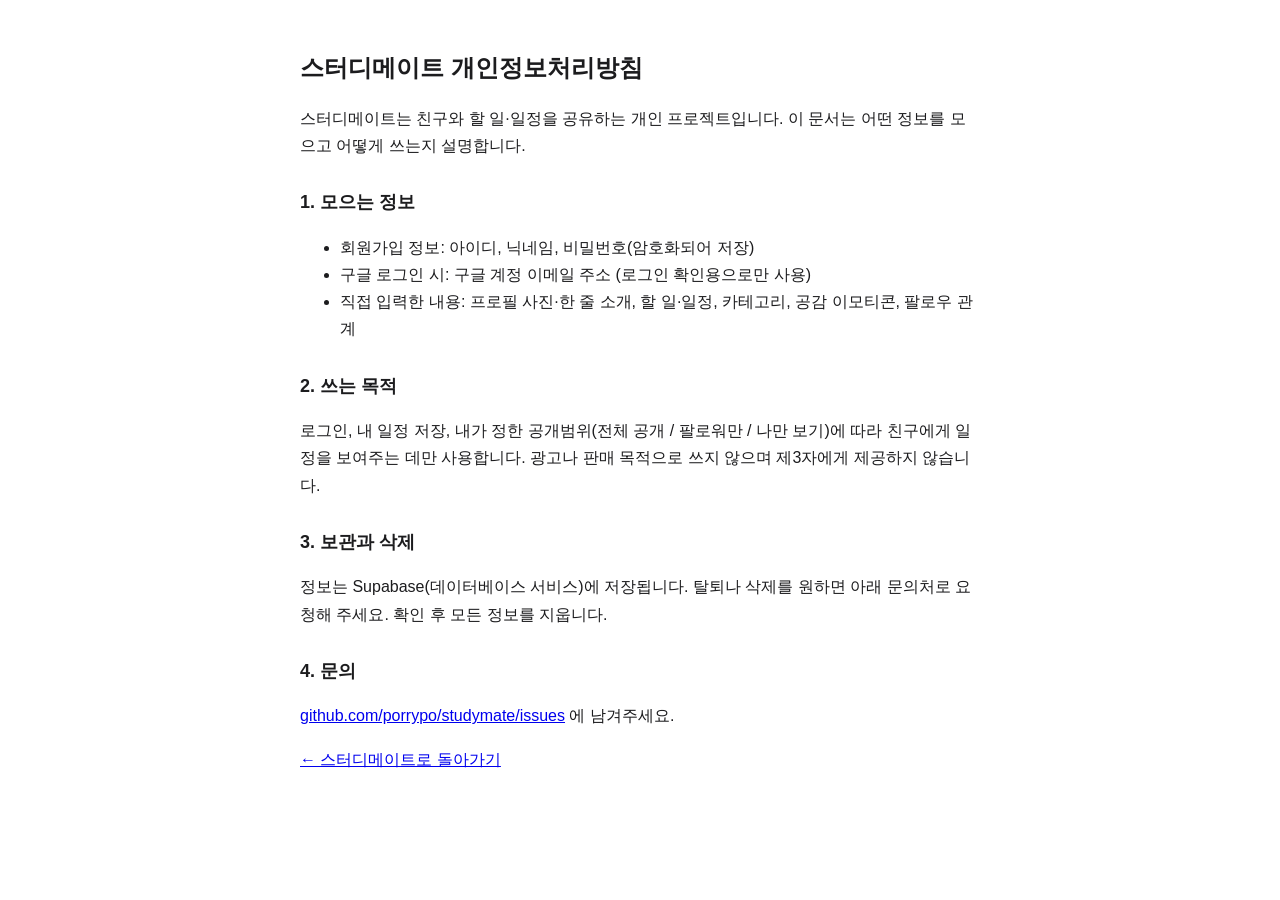
==== privacy.html @ a1d20896 "구글 로그인 버튼, 개인정보처리방침 페이지 Co-Authored-By: Claude Opus 5.5 <noreply@anthropic.com>" ====
<!doctype html>
<html lang="ko">
<head>
  <meta charset="utf-8">
  <meta name="viewport" content="width=device-width, initial-scale=1">
  <title>개인정보처리방침 · 스터디메이트</title>
  <style>
    body { max-width: 680px; margin: 0 auto; padding: 32px 20px 64px; font-family: -apple-system, BlinkMacSystemFont, "Apple SD Gothic Neo", sans-serif; line-height: 1.7; color: #1C1C1E; background: #fff; }
    h1 { font-size: 24px; } h2 { font-size: 18px; margin-top: 28px; }
    @media (prefers-color-scheme: dark) { body { background: #000; color: #F2F2F7; } a { color: #64A8FF; } }
  </style>
</head>
<body>
  <h1>스터디메이트 개인정보처리방침</h1>
  <p>스터디메이트는 친구와 할 일·일정을 공유하는 개인 프로젝트입니다. 이 문서는 어떤 정보를 모으고 어떻게 쓰는지 설명합니다.</p>

  <h2>1. 모으는 정보</h2>
  <ul>
    <li>회원가입 정보: 아이디, 닉네임, 비밀번호(암호화되어 저장)</li>
    <li>구글 로그인 시: 구글 계정 이메일 주소 (로그인 확인용으로만 사용)</li>
    <li>직접 입력한 내용: 프로필 사진·한 줄 소개, 할 일·일정, 카테고리, 공감 이모티콘, 팔로우 관계</li>
  </ul>

  <h2>2. 쓰는 목적</h2>
  <p>로그인, 내 일정 저장, 내가 정한 공개범위(전체 공개 / 팔로워만 / 나만 보기)에 따라 친구에게 일정을 보여주는 데만 사용합니다. 광고나 판매 목적으로 쓰지 않으며 제3자에게 제공하지 않습니다.</p>

  <h2>3. 보관과 삭제</h2>
  <p>정보는 Supabase(데이터베이스 서비스)에 저장됩니다. 탈퇴나 삭제를 원하면 아래 문의처로 요청해 주세요. 확인 후 모든 정보를 지웁니다.</p>

  <h2>4. 문의</h2>
  <p><a href="https://github.com/porrypo/studymate/issues">github.com/porrypo/studymate/issues</a> 에 남겨주세요.</p>

  <p><a href="./">← 스터디메이트로 돌아가기</a></p>
</body>
</html>
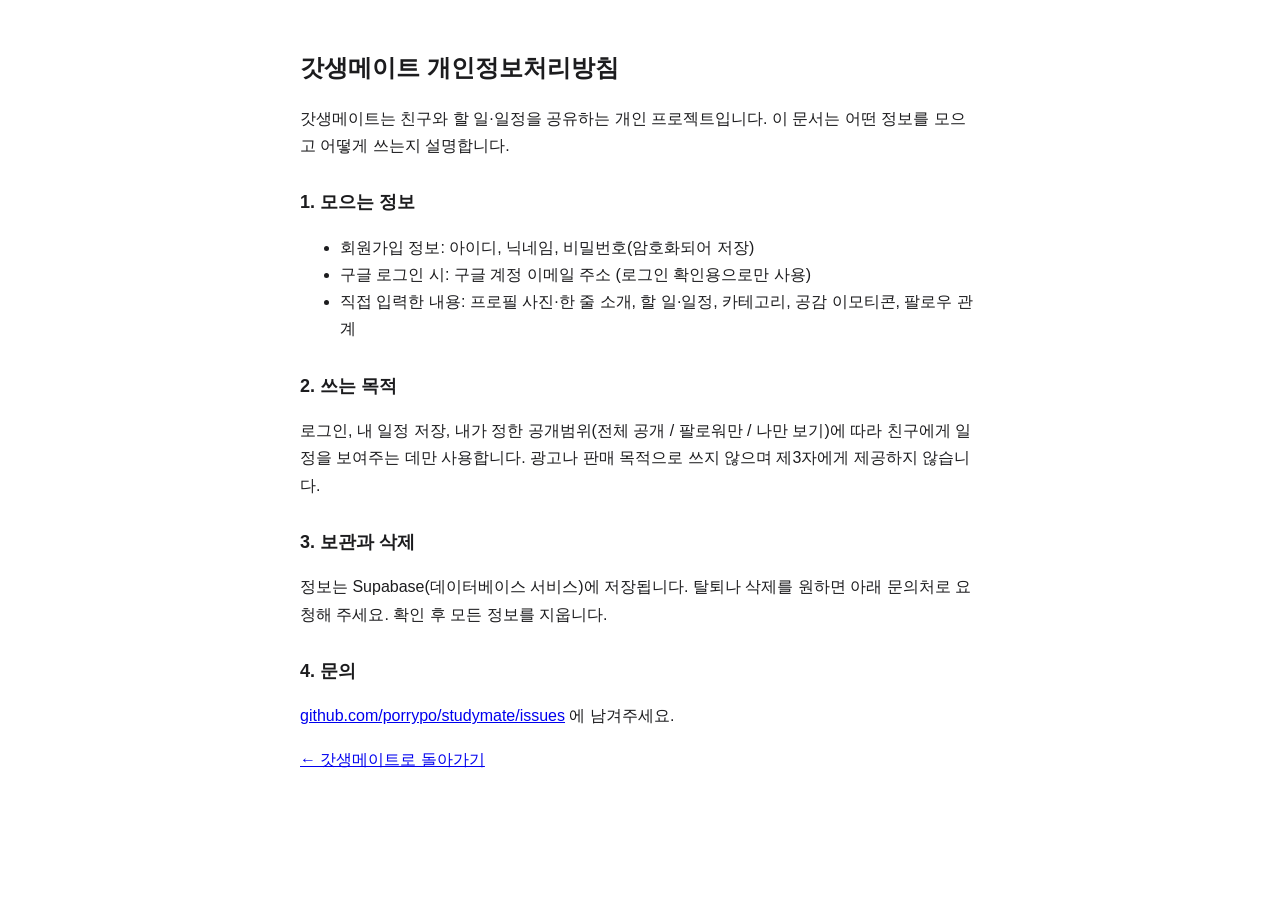
==== commit 8b694533: "앱 이름을 갓생메이트로 변경 Co-Authored-By: Claude Opus 5.5 <noreply@anthropic.com>" ====
--- a/privacy.html
+++ b/privacy.html
@@ -3,7 +3,7 @@
 <head>
   <meta charset="utf-8">
   <meta name="viewport" content="width=device-width, initial-scale=1">
-  <title>개인정보처리방침 · 스터디메이트</title>
+  <title>개인정보처리방침 · 갓생메이트</title>
   <style>
     body { max-width: 680px; margin: 0 auto; padding: 32px 20px 64px; font-family: -apple-system, BlinkMacSystemFont, "Apple SD Gothic Neo", sans-serif; line-height: 1.7; color: #1C1C1E; background: #fff; }
     h1 { font-size: 24px; } h2 { font-size: 18px; margin-top: 28px; }
@@ -11,8 +11,8 @@
   </style>
 </head>
 <body>
-  <h1>스터디메이트 개인정보처리방침</h1>
-  <p>스터디메이트는 친구와 할 일·일정을 공유하는 개인 프로젝트입니다. 이 문서는 어떤 정보를 모으고 어떻게 쓰는지 설명합니다.</p>
+  <h1>갓생메이트 개인정보처리방침</h1>
+  <p>갓생메이트는 친구와 할 일·일정을 공유하는 개인 프로젝트입니다. 이 문서는 어떤 정보를 모으고 어떻게 쓰는지 설명합니다.</p>
 
   <h2>1. 모으는 정보</h2>
   <ul>
@@ -30,6 +30,6 @@
   <h2>4. 문의</h2>
   <p><a href="https://github.com/porrypo/studymate/issues">github.com/porrypo/studymate/issues</a> 에 남겨주세요.</p>
 
-  <p><a href="./">← 스터디메이트로 돌아가기</a></p>
+  <p><a href="./">← 갓생메이트로 돌아가기</a></p>
 </body>
 </html>
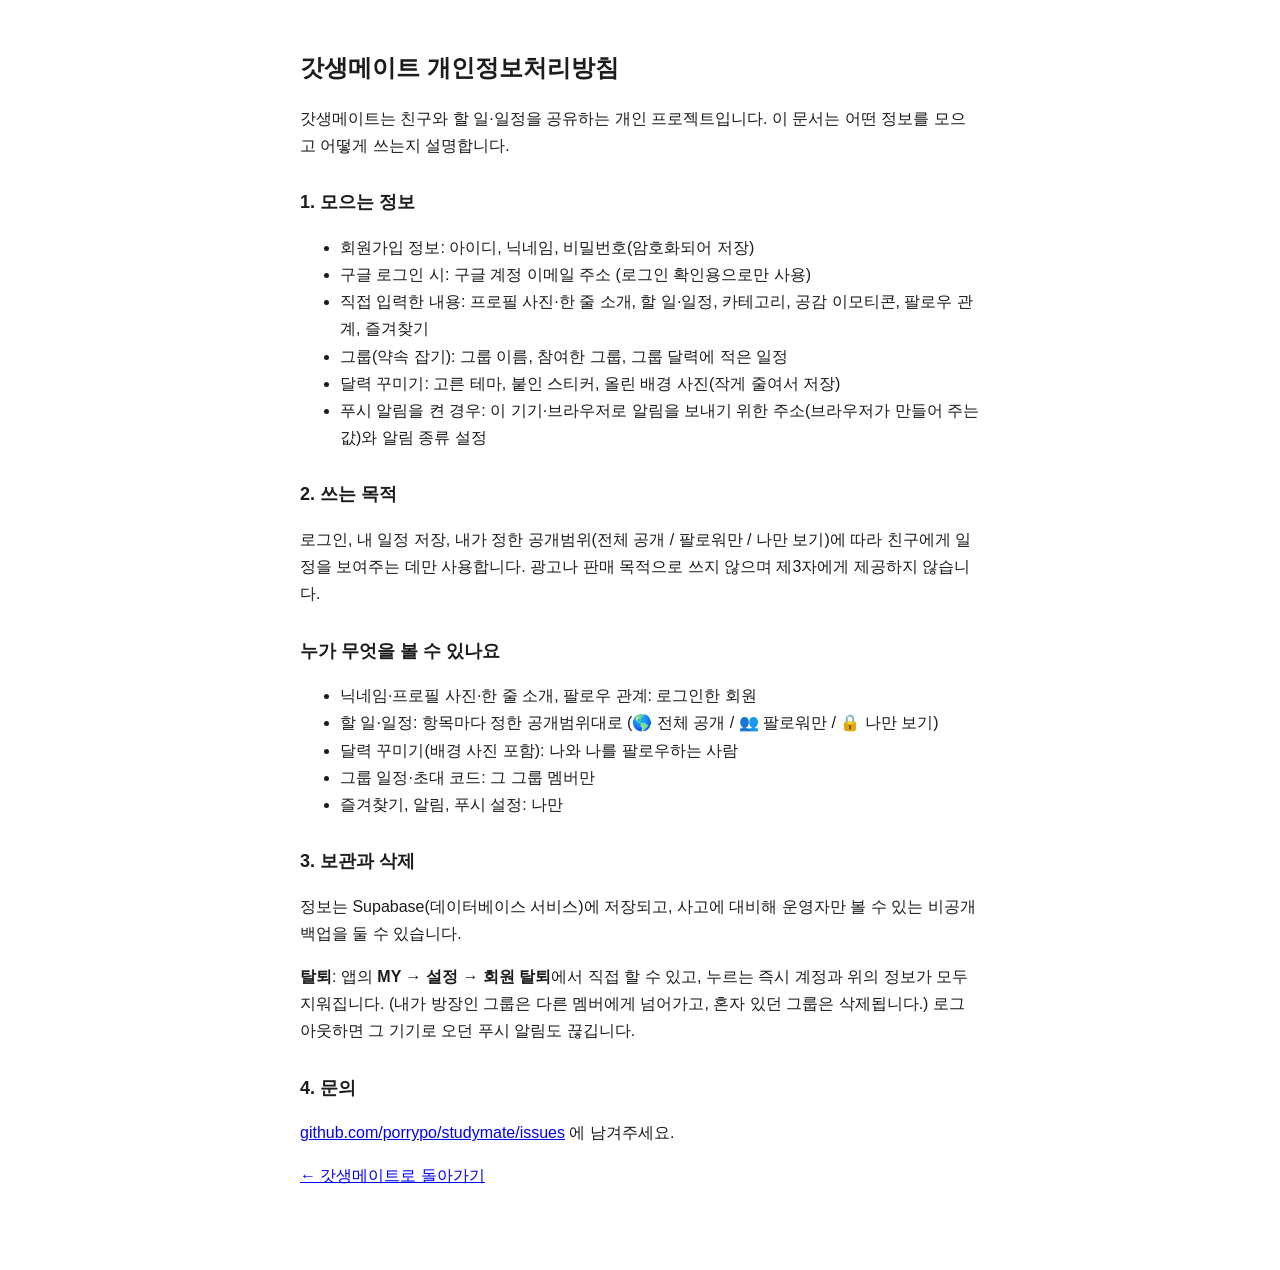
==== commit a94cf18a: "전체 점검: 달력 꾸미기 저장 경쟁 상태 수정, 그룹 불러오기 실패 시 다시 시도, 로그아웃 시 화면 상태 정리, 개인정보 안내 최신화 Co-Authored-By: Claude O" ====
--- a/privacy.html
+++ b/privacy.html
@@ -18,14 +18,26 @@
   <ul>
     <li>회원가입 정보: 아이디, 닉네임, 비밀번호(암호화되어 저장)</li>
     <li>구글 로그인 시: 구글 계정 이메일 주소 (로그인 확인용으로만 사용)</li>
-    <li>직접 입력한 내용: 프로필 사진·한 줄 소개, 할 일·일정, 카테고리, 공감 이모티콘, 팔로우 관계</li>
+    <li>직접 입력한 내용: 프로필 사진·한 줄 소개, 할 일·일정, 카테고리, 공감 이모티콘, 팔로우 관계, 즐겨찾기</li>
+    <li>그룹(약속 잡기): 그룹 이름, 참여한 그룹, 그룹 달력에 적은 일정</li>
+    <li>달력 꾸미기: 고른 테마, 붙인 스티커, 올린 배경 사진(작게 줄여서 저장)</li>
+    <li>푸시 알림을 켠 경우: 이 기기·브라우저로 알림을 보내기 위한 주소(브라우저가 만들어 주는 값)와 알림 종류 설정</li>
   </ul>
 
   <h2>2. 쓰는 목적</h2>
   <p>로그인, 내 일정 저장, 내가 정한 공개범위(전체 공개 / 팔로워만 / 나만 보기)에 따라 친구에게 일정을 보여주는 데만 사용합니다. 광고나 판매 목적으로 쓰지 않으며 제3자에게 제공하지 않습니다.</p>
+  <h2>누가 무엇을 볼 수 있나요</h2>
+  <ul>
+    <li>닉네임·프로필 사진·한 줄 소개, 팔로우 관계: 로그인한 회원</li>
+    <li>할 일·일정: 항목마다 정한 공개범위대로 (🌎 전체 공개 / 👥 팔로워만 / 🔒 나만 보기)</li>
+    <li>달력 꾸미기(배경 사진 포함): 나와 나를 팔로우하는 사람</li>
+    <li>그룹 일정·초대 코드: 그 그룹 멤버만</li>
+    <li>즐겨찾기, 알림, 푸시 설정: 나만</li>
+  </ul>
 
   <h2>3. 보관과 삭제</h2>
-  <p>정보는 Supabase(데이터베이스 서비스)에 저장됩니다. 탈퇴나 삭제를 원하면 아래 문의처로 요청해 주세요. 확인 후 모든 정보를 지웁니다.</p>
+  <p>정보는 Supabase(데이터베이스 서비스)에 저장되고, 사고에 대비해 운영자만 볼 수 있는 비공개 백업을 둘 수 있습니다.</p>
+  <p><b>탈퇴</b>: 앱의 <b>MY → 설정 → 회원 탈퇴</b>에서 직접 할 수 있고, 누르는 즉시 계정과 위의 정보가 모두 지워집니다. (내가 방장인 그룹은 다른 멤버에게 넘어가고, 혼자 있던 그룹은 삭제됩니다.) 로그아웃하면 그 기기로 오던 푸시 알림도 끊깁니다.</p>
 
   <h2>4. 문의</h2>
   <p><a href="https://github.com/porrypo/studymate/issues">github.com/porrypo/studymate/issues</a> 에 남겨주세요.</p>
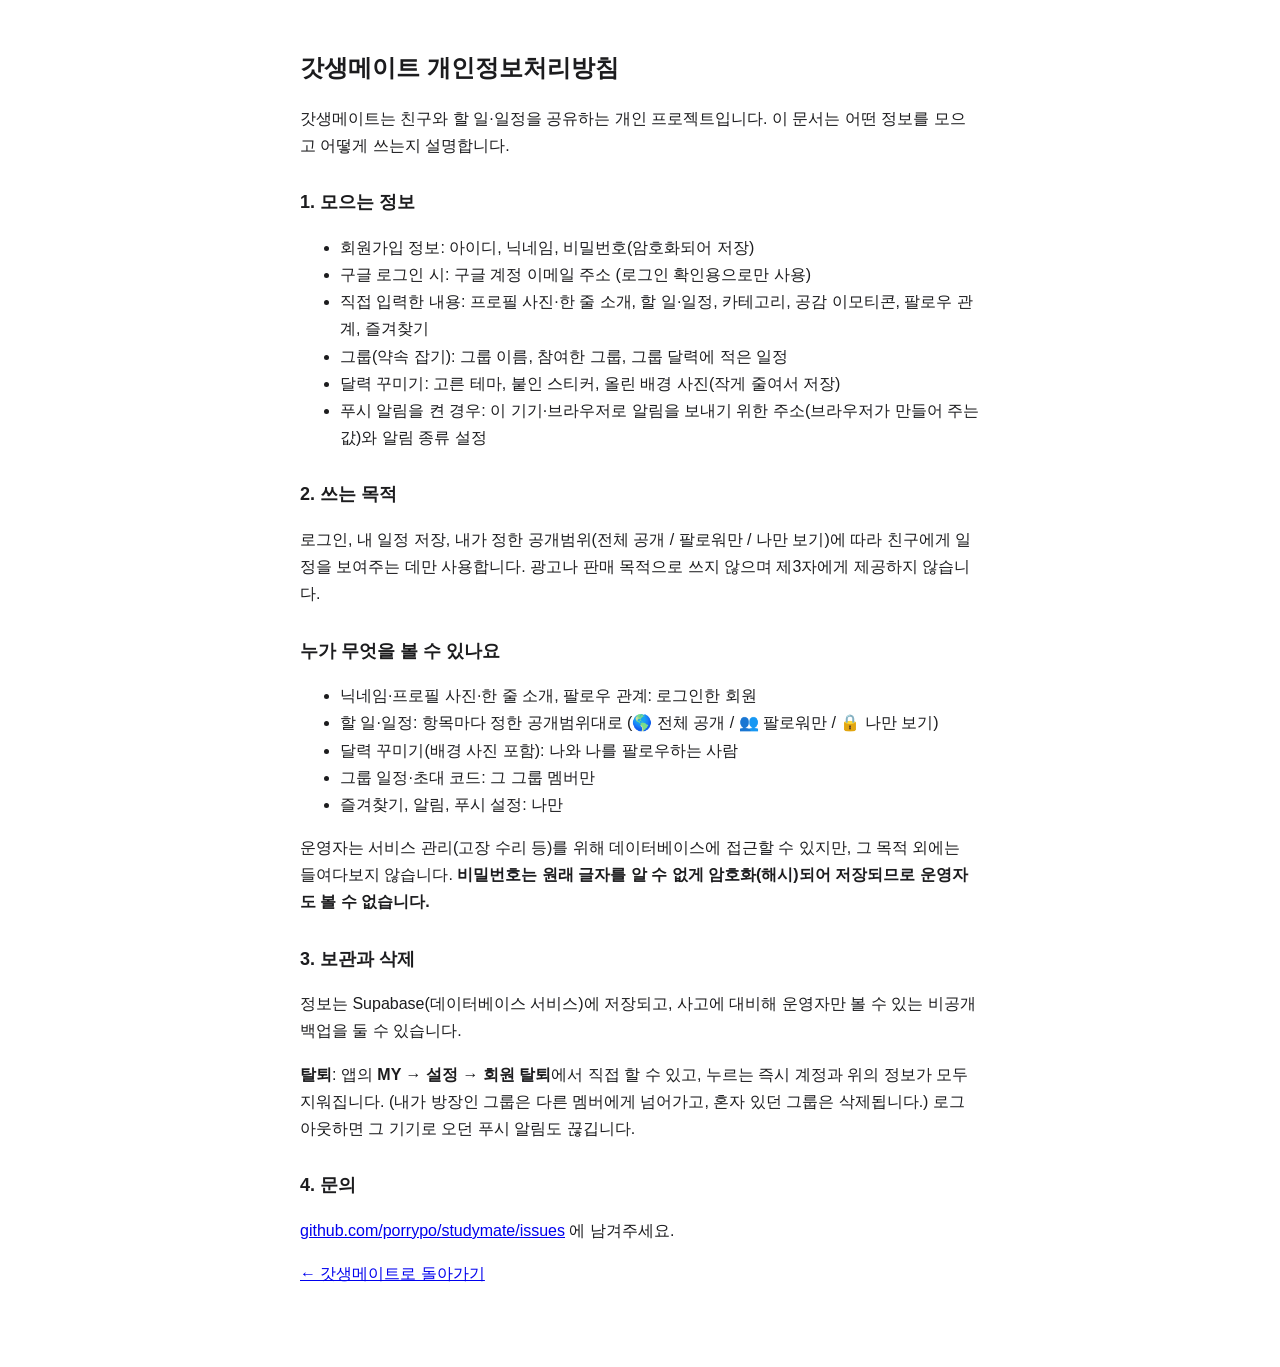
==== commit ecd44430: "개인정보 안내: 운영자 접근 범위와 비밀번호 암호화 안내 추가 Co-Authored-By: Claude Opus 5.5 <noreply@anthropic.com>" ====
--- a/privacy.html
+++ b/privacy.html
@@ -34,6 +34,7 @@
     <li>그룹 일정·초대 코드: 그 그룹 멤버만</li>
     <li>즐겨찾기, 알림, 푸시 설정: 나만</li>
   </ul>
+  <p>운영자는 서비스 관리(고장 수리 등)를 위해 데이터베이스에 접근할 수 있지만, 그 목적 외에는 들여다보지 않습니다. <b>비밀번호는 원래 글자를 알 수 없게 암호화(해시)되어 저장되므로 운영자도 볼 수 없습니다.</b></p>
 
   <h2>3. 보관과 삭제</h2>
   <p>정보는 Supabase(데이터베이스 서비스)에 저장되고, 사고에 대비해 운영자만 볼 수 있는 비공개 백업을 둘 수 있습니다.</p>
